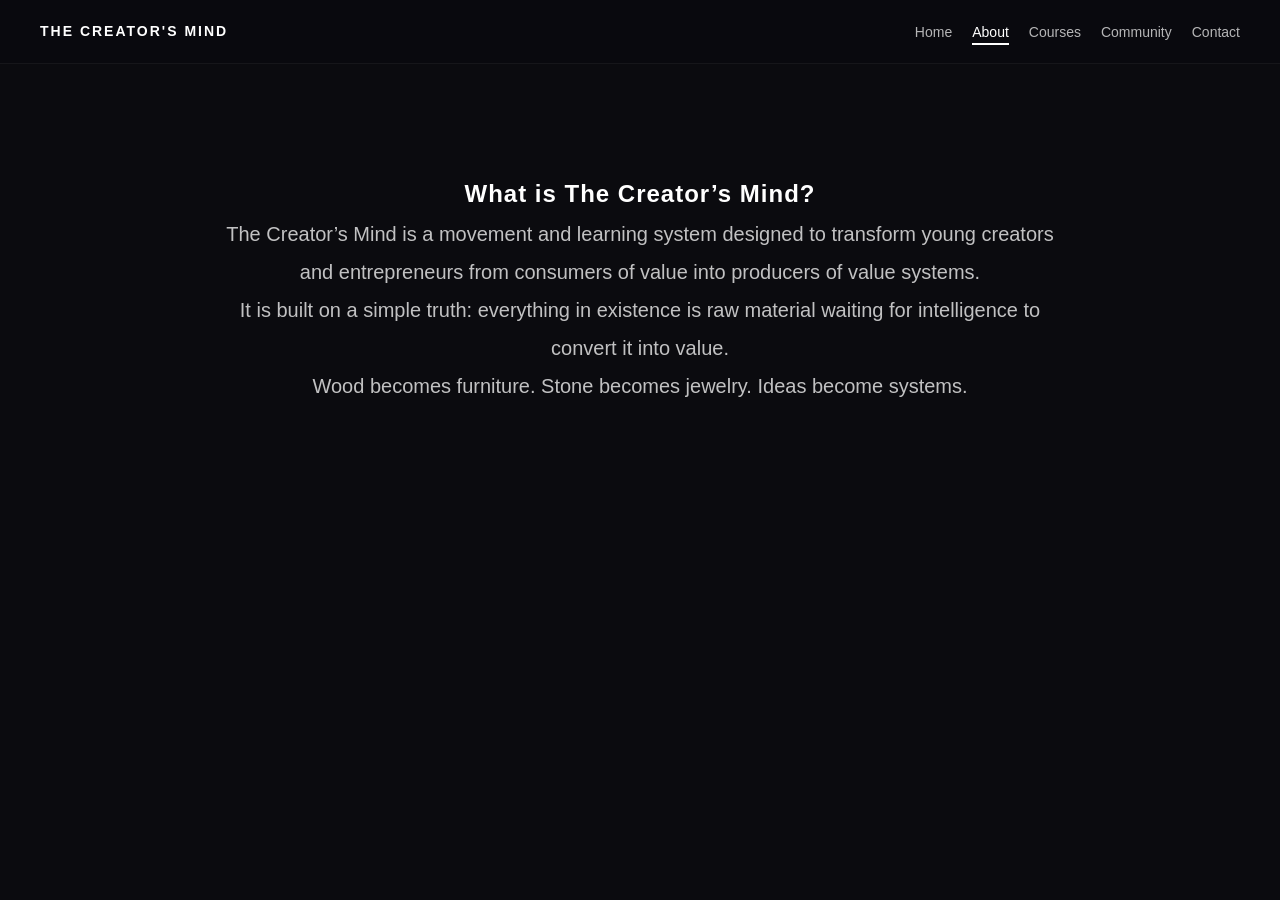
==== about.html @ 682bf0ff "Initial website upload" ====
<!DOCTYPE html>
<html lang="en">

<head>
  <meta charset="UTF-8">
  <meta name="viewport" content="width=device-width, initial-scale=1.0">
  <title>About - The Creator's Mind</title>
  <link rel="stylesheet" href="css/style.css">
</head>

<body>

  <header>
    <nav class="navbar">

      <div class="logo">
        THE CREATOR'S MIND
      </div>

      <ul class="nav-links">
        <li><a href="index.html">Home</a></li>
        <li><a href="about.html" class="active">About</a></li>
        <li><a href="courses.html">Courses</a></li>
        <li><a href="community.html">Community</a></li>
        <li><a href="contact.html">Contact</a></li>
      </ul>

    </nav>
  </header>

  <!-- CONTENT -->
  <section class="section">

    <h1>What is The Creator’s Mind?</h1>

    <p>
      The Creator’s Mind is a movement and learning system designed to transform young creators and entrepreneurs
      from consumers of value into producers of value systems.
    </p>

    <p>
      It is built on a simple truth:
      everything in existence is raw material waiting for intelligence to convert it into value.
    </p>

    <p>
      Wood becomes furniture. Stone becomes jewelry. Ideas become systems.
    </p>

  </section>

</body>

</html>
---- css/style.css ----
/* =========================
   GLOBAL RESET
========================= */

* {
  margin: 0;
  padding: 0;
  box-sizing: border-box;
}

/* =========================
   BODY
========================= */

body {
  font-family: Arial, sans-serif;

  background: #0b0b0f;

  color: white;

  line-height: 1.7;

  overflow-x: hidden;
}

/* =========================
   TYPOGRAPHY
========================= */

h1,
h2,
h3 {
  font-weight: 800;

  letter-spacing: 1px;
}

p {
  color: rgba(255,255,255,0.75);

  max-width: 750px;

  margin: 0 auto;
}

/* =========================
   NAVBAR
========================= */

.navbar {
  display: flex;

  justify-content: space-between;

  align-items: center;

  padding: 18px 40px;

  background: rgba(10,10,15,0.85);

  backdrop-filter: blur(10px);

  position: sticky;

  top: 0;

  z-index: 1000;

  border-bottom: 1px solid rgba(255,255,255,0.05);
}

/* LOGO */

.logo {
  font-size: 14px;

  font-weight: 700;

  letter-spacing: 2px;

  color: white;
}

/* NAV LINKS */

.nav-links {
  display: flex;

  gap: 20px;

  list-style: none;
}

.nav-links a {
  text-decoration: none;

  color: rgba(255,255,255,0.7);

  font-size: 14px;

  transition: 0.3s ease;
}

.nav-links a:hover {
  color: white;
}

.nav-links a.active {
  color: white;

  border-bottom: 2px solid white;

  padding-bottom: 3px;
}

/* =========================
   HERO SECTION
========================= */

.hero {
  min-height: 100vh;

  display: flex;

  justify-content: center;

  align-items: center;

  text-align: center;

  padding: 40px 20px;

  background:
    radial-gradient(circle at top, #1a1a2e 0%, #0b0b0f 70%);
}

.hero-content {
  max-width: 850px;
}

/* HERO TITLE */

.hero h1 {
  font-size: 72px;

  line-height: 1.05;

  margin-bottom: 25px;
}

/* HERO TEXT */

.hero p {
  font-size: 21px;

  margin-bottom: 35px;
}

/* =========================
   BUTTONS
========================= */

.hero-buttons {
  display: flex;

  justify-content: center;

  gap: 20px;

  flex-wrap: wrap;
}

.btn {
  display: inline-block;

  padding: 15px 30px;

  border-radius: 12px;

  text-decoration: none;

  font-weight: 600;

  transition: 0.3s ease;
}

/* PRIMARY BUTTON */

.primary-btn {
  background: white;

  color: black;
}

.primary-btn:hover {
  transform: translateY(-4px);

  box-shadow: 0 10px 30px rgba(255,255,255,0.15);
}

/* SECONDARY BUTTON */

.secondary-btn {
  border: 1px solid rgba(255,255,255,0.15);

  color: white;
}

.secondary-btn:hover {
  background: rgba(255,255,255,0.08);

  transform: translateY(-4px);
}

/* =========================
   SECTIONS
========================= */

.section {
  padding: 110px 20px;

  text-align: center;
}

.section h2 {
  font-size: 42px;

  margin-bottom: 25px;
}

.section p {
  font-size: 20px;

  line-height: 1.9;

  max-width: 850px;

  color: rgba(255,255,255,0.75);
}

/* =========================
   CARDS
========================= */

.cards-container {
  display: flex;

  flex-direction: column;

  align-items: center;

  gap: 30px;

  margin-top: 50px;
}

.card {
  background: rgba(255,255,255,0.04);

  border: 1px solid rgba(255,255,255,0.08);

  padding: 35px;

  border-radius: 20px;

  width: 320px;

  transition: 0.3s ease;
}

.card:hover {
  transform: translateY(-8px);

  background: rgba(255,255,255,0.06);
}

.card h3 {
  margin-bottom: 15px;

  font-size: 24px;
}

.card p {
  font-size: 16px;
}

/* =========================
   MOBILE RESPONSIVE
========================= */

@media (max-width: 768px) {

  .navbar {
    flex-direction: column;

    gap: 15px;

    padding: 20px;
  }

  .nav-links {
    flex-wrap: wrap;

    justify-content: center;
  }

  .hero h1 {
    font-size: 48px;
  }

  .hero p {
    font-size: 18px;
  }

  .hero-buttons {
    flex-direction: column;
  }

  .btn {
    width: 100%;
  }

  .section h2 {
    font-size: 34px;
  }

}
.section {
  animation: fadeUp 1s ease;
}
@keyframes fadeUp {

  from {
    opacity: 0;

    transform: translateY(30px);
  }

  to {
    opacity: 1;

    transform: translateY(0);
  }

}
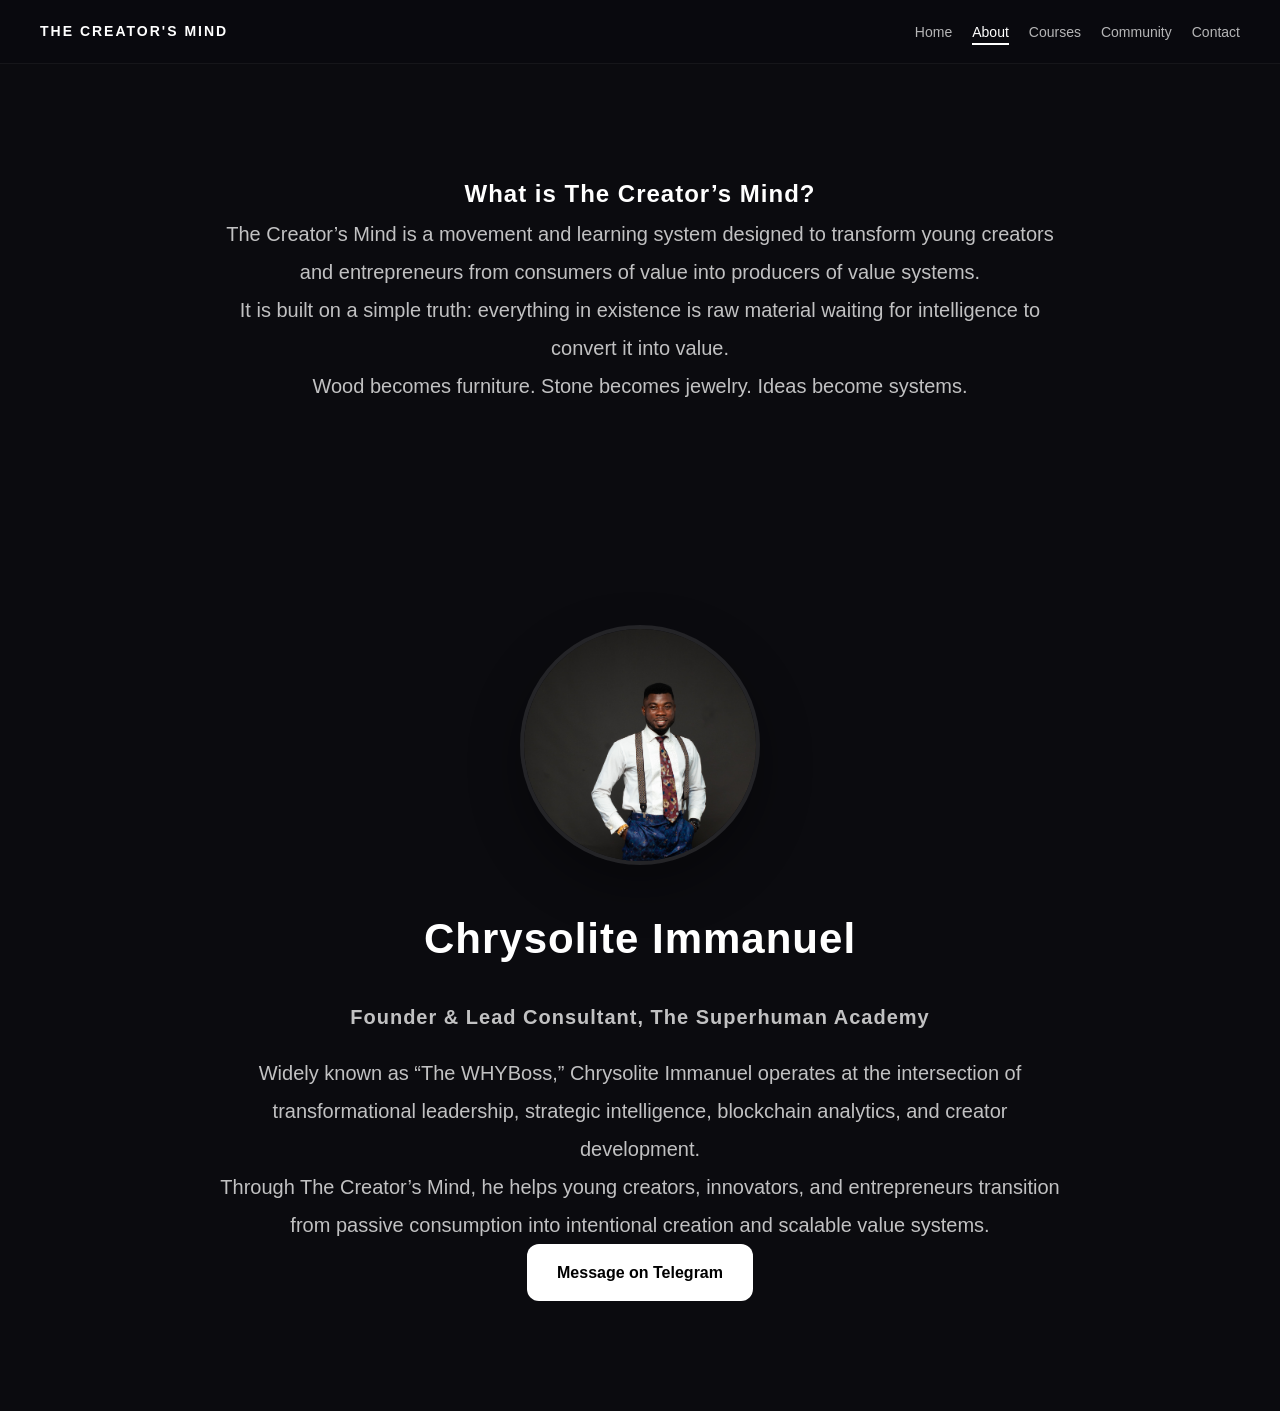
==== commit 395a1eb5: "Updated website content and improvements" ====
--- a/about.html
+++ b/about.html
@@ -49,6 +49,48 @@
 
   </section>
 
+  <section class="section founder-section">
+
+    <img src="images/founder.jpg"
+         alt="Founder"
+         class="founder-image">
+  
+    <h2>
+      Chrysolite Immanuel
+    </h2>
+  
+    <h3 class="founder-title">
+      Founder & Lead Consultant,
+      The Superhuman Academy
+    </h3>
+  
+    <p>
+      Widely known as “The WHYBoss,”
+      Chrysolite Immanuel operates at the intersection
+      of transformational leadership,
+      strategic intelligence,
+      blockchain analytics,
+      and creator development.
+    </p>
+  
+    <p>
+      Through The Creator’s Mind,
+      he helps young creators,
+      innovators,
+      and entrepreneurs transition
+      from passive consumption
+      into intentional creation and scalable value systems.
+    </p>
+  
+    <a href="https://t.me/@ImmaErnest"
+       target="_blank"
+       class="btn primary-btn">
+  
+       Message on Telegram
+  
+    </a>
+  
+  </section>
 </body>
 
 </html>
--- a/css/style.css
+++ b/css/style.css
@@ -343,4 +343,48 @@
     transform: translateY(0);
   }
 
+}
+
+/* =========================
+   FOUNDER SECTION
+========================= */
+
+.founder-section {
+  max-width: 900px;
+
+  margin: 0 auto;
+}
+
+.founder-image {
+  width: 240px;
+
+  height: 240px;
+
+  object-fit: cover;
+
+  border-radius: 50%;
+
+  margin-bottom: 30px;
+
+  border: 4px solid rgba(255,255,255,0.1);
+
+  box-shadow:
+    0 20px 50px rgba(0,0,0,0.35);
+
+  transition: 0.4s ease;
+}
+
+.founder-image:hover {
+  transform: scale(1.03);
+
+  box-shadow:
+    0 25px 60px rgba(88,88,255,0.18);
+}
+
+.founder-title {
+  margin-bottom: 20px;
+
+  color: rgba(255,255,255,0.75);
+
+  font-size: 20px;
 }
